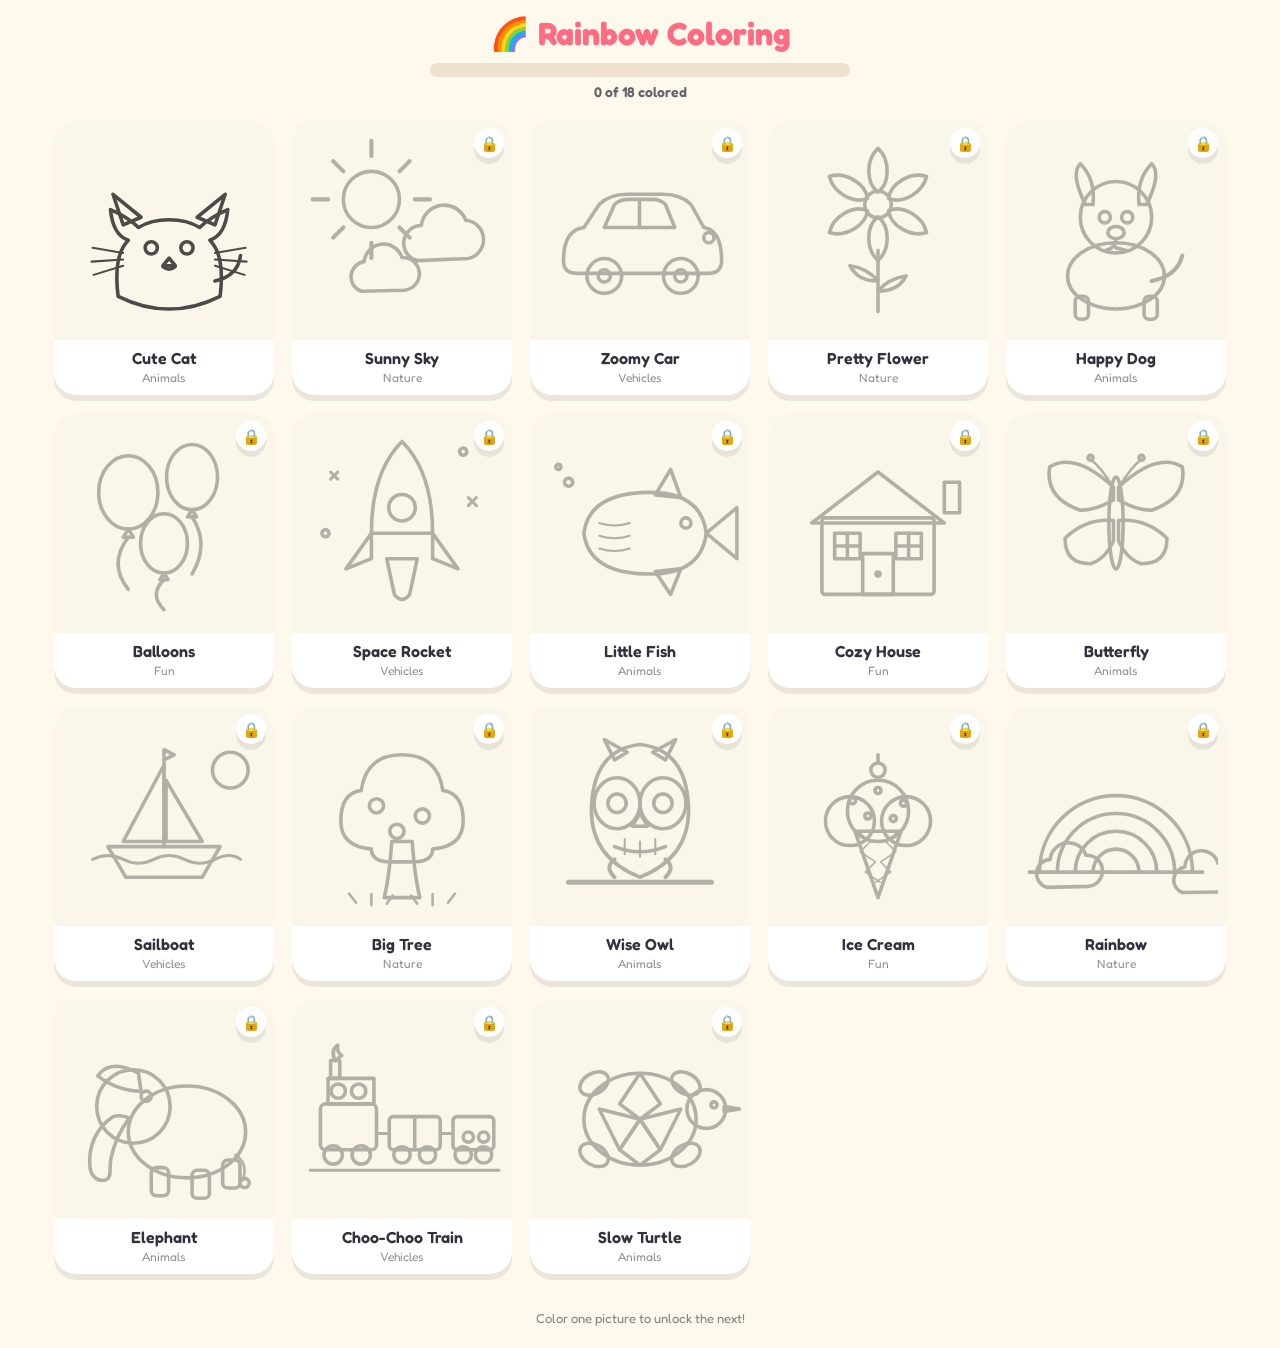
==== color.html @ d20b8fce "added new" ====
<!doctype html>
<html lang="en">
<head>
<meta charset="utf-8" />
<meta name="viewport" content="width=device-width, initial-scale=1, maximum-scale=1, user-scalable=no" />
<title>Coloring</title>
<link rel="preconnect" href="https://fonts.googleapis.com" />
<link href="https://fonts.googleapis.com/css2?family=Fredoka:wght@500;600;700&display=swap" rel="stylesheet" />
<link rel="stylesheet" href="css/style.css" />
</head>
<body class="color-page">
  <header class="color-topbar">
    <button id="backBtn" class="icon-btn" aria-label="Back to gallery">←</button>
    <h1 id="picTitle">Loading…</h1>
    <button id="resetBtn" class="icon-btn" aria-label="Start over">↺</button>
  </header>

  <main id="stage" class="stage">
    <div class="canvas-wrap">
      <canvas id="paintCanvas"></canvas>
      <canvas id="outlineCanvas"></canvas>
    </div>
    <div id="confetti" class="confetti-layer"></div>
  </main>

  <div class="toolbar">
    <div class="tool-row">
      <button id="toolBrush" class="tool-btn">🖌️ Brush</button>
      <button id="toolFill" class="tool-btn">🪣 Fill</button>
      <button id="undoBtn" class="tool-btn" disabled>⤺ Undo</button>
    </div>

    <div id="brushStyles" class="brush-styles"></div>

    <div class="size-row">
      <span>Size</span>
      <input id="brushSize" type="range" min="6" max="48" value="22" />
    </div>

    <div id="palette" class="palette"></div>
    <div class="custom-color-row">
      <label for="customColor">Custom color</label>
      <input id="customColor" type="color" value="#ff3b30" />
    </div>

    <button id="doneBtn" class="done-btn">I'm Done! ✓</button>
  </div>

  <script type="module" src="js/coloring.js"></script>
</body>
</html>
---- css/style.css ----
:root {
  --bg: #fff8ec;
  --card: #ffffff;
  --ink: #33313e;
  --accent: #ff6b81;
  --accent2: #34c759;
  --accent3: #32ade6;
  --shadow: 0 6px 0 rgba(0,0,0,0.08);
  --radius: 22px;
}

* { box-sizing: border-box; }

html, body {
  margin: 0;
  height: 100%;
  background: var(--bg);
  color: var(--ink);
  font-family: 'Fredoka', system-ui, sans-serif;
  -webkit-tap-highlight-color: transparent;
}

button {
  font-family: inherit;
  cursor: pointer;
  border: none;
}

/* ---------- Gallery page ---------- */

.topbar {
  padding: 14px 16px 10px;
  text-align: center;
}

.topbar h1 {
  margin: 0 0 10px;
  font-size: clamp(22px, 6vw, 32px);
  color: var(--accent);
}

.progress-wrap {
  max-width: 420px;
  margin: 0 auto;
}

.progress-track {
  height: 14px;
  background: #eee2cf;
  border-radius: 999px;
  overflow: hidden;
}

.progress-fill {
  height: 100%;
  width: 0%;
  background: linear-gradient(90deg, #ff9500, #ffcc00, #34c759, #32ade6, #af52de);
  transition: width 0.4s ease;
}

.progress-text {
  display: block;
  margin-top: 6px;
  font-size: 14px;
  font-weight: 600;
  opacity: 0.75;
}

.banner {
  display: none;
  margin: 0 16px 10px;
  padding: 12px;
  text-align: center;
  border-radius: 16px;
  background: #fff1c2;
  font-weight: 600;
  color: #7a5a00;
}
.banner.show { display: block; }

.grid {
  display: grid;
  grid-template-columns: repeat(2, 1fr);
  gap: 14px;
  padding: 10px 14px 28px;
  max-width: 1200px;
  margin: 0 auto;
}

@media (min-width: 560px) {
  .grid { grid-template-columns: repeat(3, 1fr); }
}
@media (min-width: 860px) {
  .grid { grid-template-columns: repeat(4, 1fr); gap: 18px; }
}
@media (min-width: 1140px) {
  .grid { grid-template-columns: repeat(5, 1fr); }
}

.card {
  display: block;
  background: var(--card);
  border-radius: var(--radius);
  box-shadow: var(--shadow);
  text-decoration: none;
  color: inherit;
  overflow: hidden;
  transition: transform 0.15s ease;
}
a.card:active { transform: scale(0.96); }

.card-thumb {
  position: relative;
  aspect-ratio: 1 / 1;
  background: #fbf6ea;
  display: flex;
  align-items: center;
  justify-content: center;
}
.card-thumb img { width: 100%; height: 100%; object-fit: contain; padding: 8px; }
.card-thumb .outline-preview { opacity: 0.85; }

.card.locked .card-thumb img { filter: grayscale(1); opacity: 0.35; }
.card.locked { pointer-events: none; }

.lock-badge, .check-badge {
  position: absolute;
  top: 8px;
  right: 8px;
  width: 30px;
  height: 30px;
  border-radius: 50%;
  display: flex;
  align-items: center;
  justify-content: center;
  font-size: 15px;
  background: #fff;
  box-shadow: var(--shadow);
}
.check-badge { background: var(--accent2); color: #fff; }

.card-label {
  padding: 8px 10px 0;
  font-weight: 600;
  font-size: clamp(13px, 3.2vw, 16px);
  text-align: center;
}
.card-theme {
  padding: 2px 10px 10px;
  text-align: center;
  font-size: 12px;
  opacity: 0.55;
}

.foot {
  text-align: center;
  padding: 8px 16px 22px;
  font-size: 13px;
  opacity: 0.6;
}

/* ---------- Coloring page ---------- */

body.color-page {
  display: grid;
  grid-template-columns: minmax(0, 1fr);
  grid-template-rows: auto 1fr auto;
  height: 100vh;
  height: 100dvh;
  overflow: hidden;
}

.color-topbar {
  display: flex;
  align-items: center;
  gap: 10px;
  padding: 10px 12px;
}
.color-topbar h1 {
  flex: 1;
  margin: 0;
  text-align: center;
  font-size: clamp(18px, 5vw, 24px);
  color: var(--accent);
}

.icon-btn {
  width: 42px;
  height: 42px;
  border-radius: 50%;
  background: #fff;
  box-shadow: var(--shadow);
  font-size: 18px;
}
.icon-btn:active { transform: translateY(2px); box-shadow: none; }

.stage {
  position: relative;
  display: flex;
  align-items: center;
  justify-content: center;
  padding: 6px;
  overflow: hidden;
}
.stage.cursor-fill .canvas-wrap { cursor: crosshair; }

.canvas-wrap {
  position: relative;
  width: min(94vw, 60vh, 640px);
  aspect-ratio: 1 / 1;
  background: #fff;
  border-radius: 18px;
  box-shadow: var(--shadow);
  touch-action: none;
}

.canvas-wrap canvas {
  position: absolute;
  inset: 0;
  width: 100%;
  height: 100%;
  border-radius: 18px;
}
#outlineCanvas { pointer-events: none; }

.confetti-layer {
  position: absolute;
  inset: 0;
  pointer-events: none;
  overflow: hidden;
  display: none;
}
.confetti-layer.active { display: block; }
.confetti-piece {
  position: absolute;
  top: -20px;
  width: 10px;
  height: 14px;
  border-radius: 3px;
  animation-name: fall;
  animation-timing-function: ease-in;
  animation-fill-mode: forwards;
}
@keyframes fall {
  to { transform: translateY(115%) rotate(360deg); opacity: 0.3; }
}

.toolbar {
  min-width: 0;
  background: var(--card);
  border-top-left-radius: 20px;
  border-top-right-radius: 20px;
  box-shadow: 0 -4px 14px rgba(0,0,0,0.06);
  padding: 10px 12px calc(10px + env(safe-area-inset-bottom));
  display: flex;
  flex-direction: column;
  gap: 10px;
}

.tool-row {
  display: flex;
  gap: 8px;
}
.tool-btn {
  flex: 1;
  padding: 10px 6px;
  border-radius: 14px;
  background: #f2eee2;
  font-weight: 600;
  font-size: 14px;
}
.tool-btn.selected { background: var(--accent3); color: #fff; }
.tool-btn:disabled { opacity: 0.4; }

.brush-styles {
  min-width: 0;
  display: flex;
  gap: 8px;
  overflow-x: auto;
  padding-bottom: 2px;
}
.brush-btn {
  flex: 0 0 auto;
  padding: 8px 12px;
  border-radius: 14px;
  background: #f2eee2;
  font-size: 13px;
  font-weight: 600;
  white-space: nowrap;
}
.brush-btn.selected { background: var(--accent); color: #fff; }

.size-row {
  display: flex;
  align-items: center;
  gap: 10px;
  font-size: 13px;
  font-weight: 600;
}
.size-row input[type="range"] { flex: 1; }

.palette {
  display: flex;
  flex-wrap: wrap;
  gap: 8px;
}
.swatch {
  width: 34px;
  height: 34px;
  border-radius: 50%;
  border: 3px solid #fff;
  box-shadow: 0 0 0 1px rgba(0,0,0,0.12);
}
.swatch.selected { box-shadow: 0 0 0 3px var(--ink); }

.custom-color-row {
  display: flex;
  align-items: center;
  justify-content: space-between;
  font-size: 13px;
  font-weight: 600;
}
.custom-color-row input { width: 44px; height: 34px; border: none; background: none; padding: 0; }

.done-btn {
  padding: 14px;
  border-radius: 16px;
  background: var(--accent2);
  color: #fff;
  font-weight: 700;
  font-size: 16px;
  box-shadow: var(--shadow);
}
.done-btn:active { transform: translateY(2px); box-shadow: none; }

/* ---------- Desktop / tablet layout for coloring page ---------- */
@media (min-width: 900px) {
  body.color-page {
    grid-template-columns: minmax(0, 1fr) 340px;
    grid-template-rows: auto 1fr;
    height: 100vh;
  }
  .color-topbar { grid-column: 1 / 3; }
  .stage { grid-column: 1; grid-row: 2; }
  .toolbar {
    grid-column: 2;
    grid-row: 2;
    border-radius: 0;
    border-left: 1px solid #eee2cf;
    overflow-y: auto;
    box-shadow: none;
  }
  .canvas-wrap { width: min(80vh, 70vw, 700px); }
}
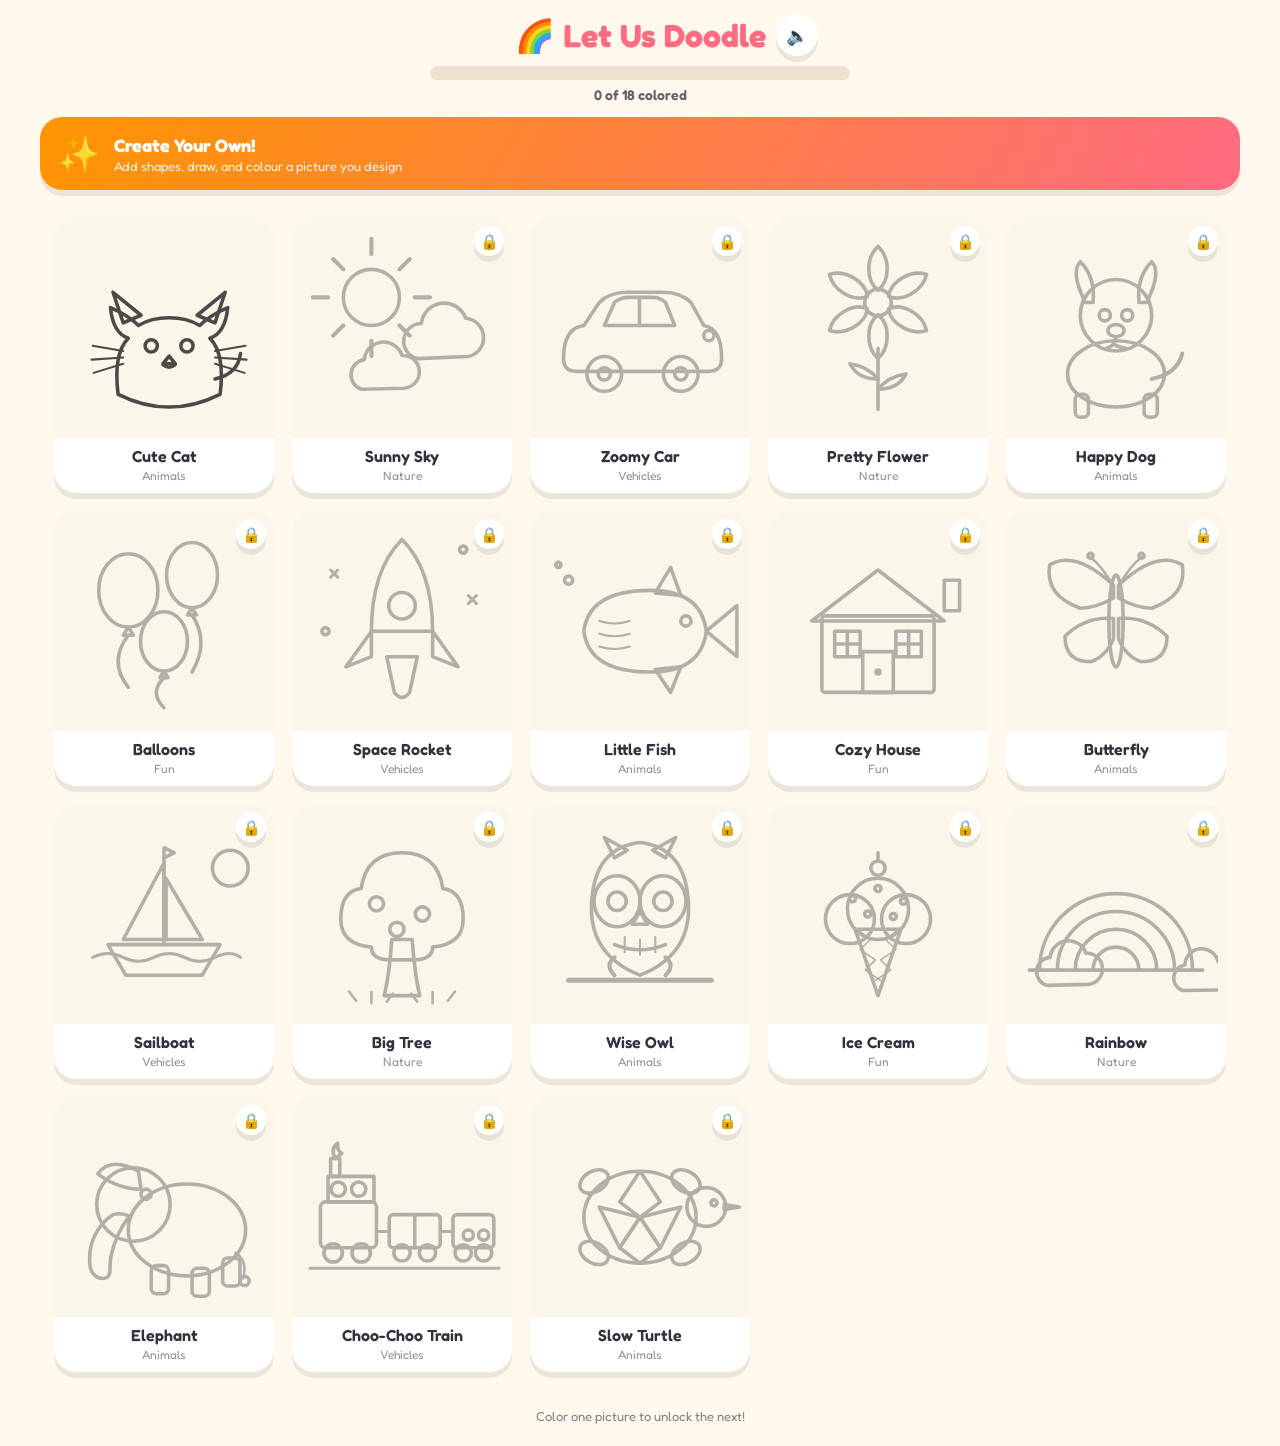
==== commit 5635e57b: "zoom" ====
--- a/color.html
+++ b/color.html
@@ -3,7 +3,9 @@
 <head>
 <meta charset="utf-8" />
 <meta name="viewport" content="width=device-width, initial-scale=1, maximum-scale=1, user-scalable=no" />
-<title>Coloring</title>
+<title>Colouring - Let Us Doodle</title>
+<link rel="icon" type="image/svg+xml" href="favicon.svg" />
+<link rel="apple-touch-icon" href="apple-touch-icon.png" />
 <link rel="preconnect" href="https://fonts.googleapis.com" />
 <link href="https://fonts.googleapis.com/css2?family=Fredoka:wght@500;600;700&display=swap" rel="stylesheet" />
 <link rel="stylesheet" href="css/style.css" />
@@ -12,6 +14,7 @@
   <header class="color-topbar">
     <button id="backBtn" class="icon-btn" aria-label="Back to gallery">←</button>
     <h1 id="picTitle">Loading…</h1>
+    <button id="musicBtn" class="icon-btn" aria-label="Turn music on">🔈</button>
     <button id="resetBtn" class="icon-btn" aria-label="Start over">↺</button>
   </header>
 
@@ -28,6 +31,15 @@
       <button id="toolBrush" class="tool-btn">🖌️ Brush</button>
       <button id="toolFill" class="tool-btn">🪣 Fill</button>
       <button id="undoBtn" class="tool-btn" disabled>⤺ Undo</button>
+    </div>
+
+    <div class="zoom-row">
+      <span class="zoom-hint">🔍 Pinch the picture to zoom</span>
+      <div class="zoom-controls">
+        <button id="zoomOut" class="zoom-btn" aria-label="Zoom out">－</button>
+        <span id="zoomLevelLabel" class="zoom-level">100%</span>
+        <button id="zoomIn" class="zoom-btn" aria-label="Zoom in">＋</button>
+      </div>
     </div>
 
     <div id="brushStyles" class="brush-styles"></div>
--- a/css/style.css
+++ b/css/style.css
@@ -10,6 +10,7 @@
 }
 
 * { box-sizing: border-box; }
+[hidden] { display: none !important; }
 
 html, body {
   margin: 0;
@@ -33,8 +34,18 @@
   text-align: center;
 }
 
+.topbar-row {
+  display: flex;
+  align-items: center;
+  justify-content: center;
+  gap: 10px;
+  margin-bottom: 10px;
+}
+
+.topbar-spacer { width: 42px; flex: 0 0 auto; }
+
 .topbar h1 {
-  margin: 0 0 10px;
+  margin: 0;
   font-size: clamp(22px, 6vw, 32px);
   color: var(--accent);
 }
@@ -159,6 +170,68 @@
   opacity: 0.6;
 }
 
+.create-cta {
+  display: flex;
+  align-items: center;
+  gap: 14px;
+  margin: 4px 16px 18px;
+  padding: 16px 18px;
+  max-width: 1200px;
+  margin-left: auto;
+  margin-right: auto;
+  border-radius: var(--radius);
+  background: linear-gradient(120deg, #ff9500, #ff6b81);
+  color: #fff;
+  text-decoration: none;
+  box-shadow: var(--shadow);
+}
+.create-cta:active { transform: scale(0.98); }
+.create-cta-icon { font-size: 34px; }
+.create-cta-text { display: flex; flex-direction: column; gap: 2px; }
+.create-cta-text strong { font-size: 18px; }
+.create-cta-text small { font-size: 13px; opacity: 0.9; }
+
+.creations-section {
+  max-width: 1200px;
+  margin: 0 auto 18px;
+  padding: 0 16px;
+}
+.creations-title {
+  margin: 0 0 10px;
+  font-size: 16px;
+  color: var(--ink);
+}
+.creations-strip {
+  display: flex;
+  gap: 12px;
+  overflow-x: auto;
+  padding-bottom: 4px;
+}
+.creation-card {
+  position: relative;
+  flex: 0 0 auto;
+  width: 110px;
+  aspect-ratio: 1 / 1;
+  border-radius: 16px;
+  overflow: hidden;
+  background: #fff;
+  box-shadow: var(--shadow);
+  display: block;
+}
+.creation-card img { width: 100%; height: 100%; object-fit: contain; }
+.creation-delete {
+  position: absolute;
+  top: 4px;
+  right: 4px;
+  width: 24px;
+  height: 24px;
+  border-radius: 50%;
+  background: rgba(0,0,0,0.55);
+  color: #fff;
+  font-size: 13px;
+  line-height: 1;
+}
+
 /* ---------- Coloring page ---------- */
 
 body.color-page {
@@ -201,6 +274,7 @@
   justify-content: center;
   padding: 6px;
   overflow: hidden;
+  touch-action: none;
 }
 .stage.cursor-fill .canvas-wrap { cursor: crosshair; }
 
@@ -212,6 +286,9 @@
   border-radius: 18px;
   box-shadow: var(--shadow);
   touch-action: none;
+  transform: translate(0, 0) scale(1);
+  transform-origin: center center;
+  transition: transform 0.12s ease;
 }
 
 .canvas-wrap canvas {
@@ -221,7 +298,7 @@
   height: 100%;
   border-radius: 18px;
 }
-#outlineCanvas { pointer-events: none; }
+#outlineCanvas, #shapesCanvas, #selectionCanvas { pointer-events: none; }
 
 .confetti-layer {
   position: absolute;
@@ -259,10 +336,12 @@
 
 .tool-row {
   display: flex;
+  flex-wrap: wrap;
   gap: 8px;
 }
 .tool-btn {
-  flex: 1;
+  flex: 1 1 100px;
+  min-width: 0;
   padding: 10px 6px;
   border-radius: 14px;
   background: #f2eee2;
@@ -271,6 +350,8 @@
 }
 .tool-btn.selected { background: var(--accent3); color: #fff; }
 .tool-btn:disabled { opacity: 0.4; }
+.tool-btn.danger-btn { background: #ffe1e0; color: #b3261e; }
+.tool-btn.danger-btn:disabled { opacity: 0.35; }
 
 .brush-styles {
   min-width: 0;
@@ -298,6 +379,45 @@
   font-weight: 600;
 }
 .size-row input[type="range"] { flex: 1; }
+
+.zoom-row {
+  display: flex;
+  align-items: center;
+  gap: 10px;
+  min-width: 0;
+}
+.zoom-hint {
+  flex: 1;
+  min-width: 0;
+  font-size: 12px;
+  font-weight: 600;
+  opacity: 0.6;
+  white-space: nowrap;
+  overflow: hidden;
+  text-overflow: ellipsis;
+}
+.zoom-controls {
+  display: flex;
+  align-items: center;
+  gap: 8px;
+  flex: 0 0 auto;
+}
+.zoom-btn {
+  width: 36px;
+  height: 36px;
+  border-radius: 50%;
+  background: #f2eee2;
+  font-size: 18px;
+  font-weight: 700;
+  flex: 0 0 auto;
+}
+.zoom-btn:active { transform: translateY(1px); }
+.zoom-level {
+  font-size: 13px;
+  font-weight: 700;
+  min-width: 44px;
+  text-align: center;
+}
 
 .palette {
   display: flex;
